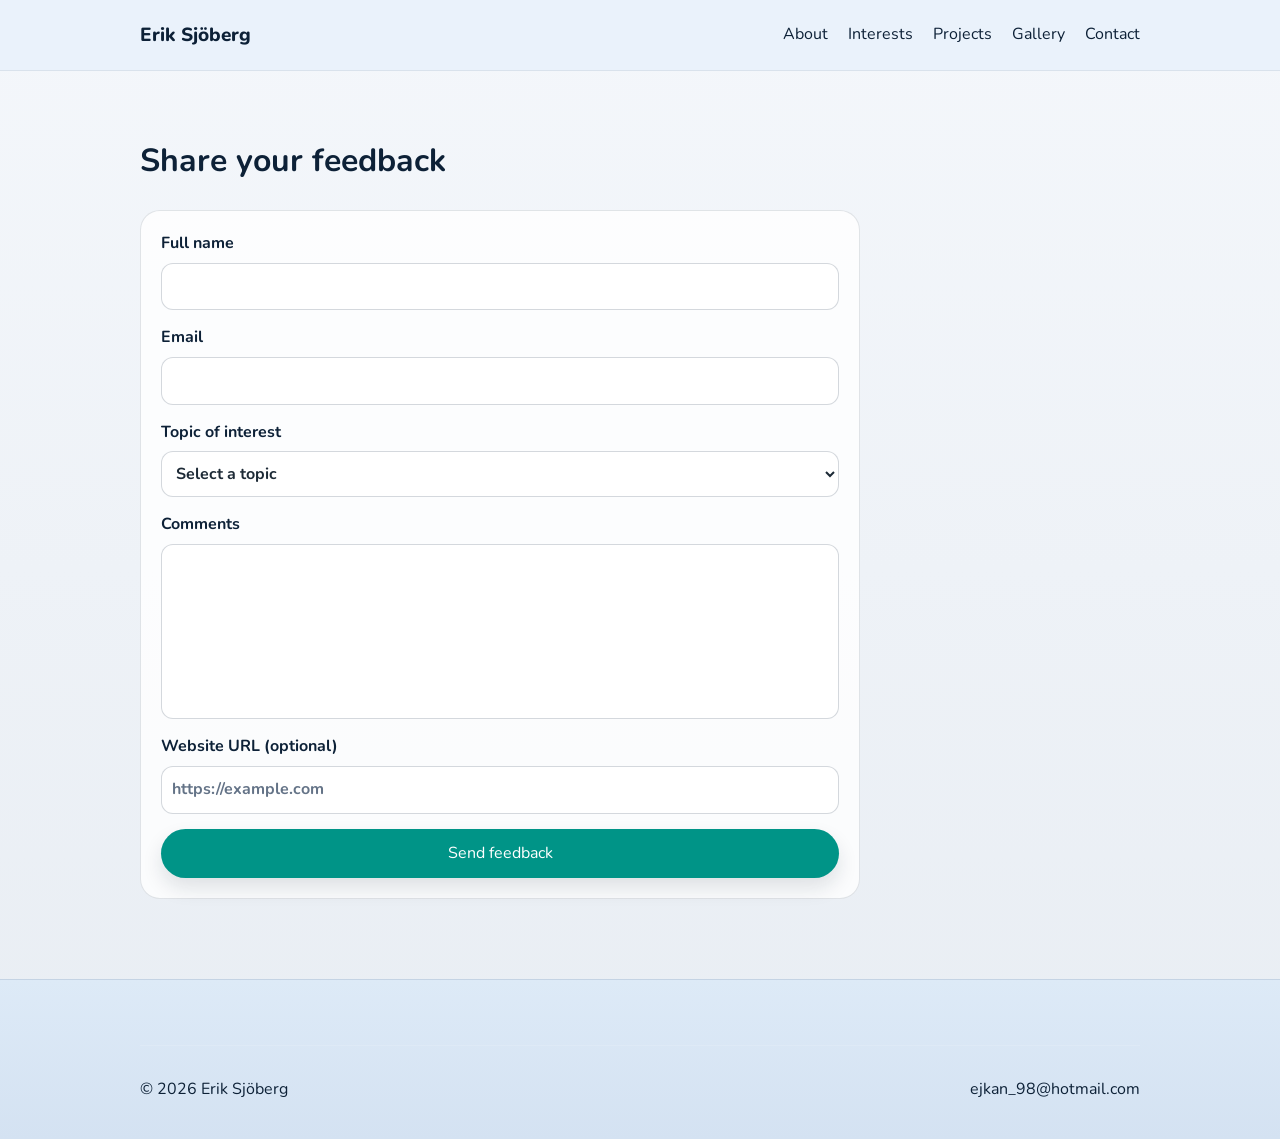
==== feedback.html @ 965fc1f9 "Added feedback.html and the form structure for the feedback" ====
<!DOCTYPE html>
<html lang="en">
  <head>

    <meta charset="UTF-8" />
    <meta name="viewport" content="width=device-width, initial-scale=1.0" />

    <title>Feedback | Erik Sjöberg Portfolio</title>

    <meta name="description" content="Send feedback about Erik Sjöberg's portfolio." />
    <link rel="preconnect" href="https://fonts.googleapis.com" />
    <link rel="preconnect" href="https://fonts.gstatic.com" crossorigin />
    <link href="https://fonts.googleapis.com/css2?family=Nunito:wght@400;600;700;800&display=swap" rel="stylesheet" />
    <link rel="stylesheet" href="style.css" />

  </head>

  <body id="top">
    <header class="site-header">
      <nav class="nav container" aria-label="Main navigation">
        <a href="index.html#top" class="profile-name">Erik Sjöberg</a>
        <div class="nav-links">
          <a href="index.html#top">About</a>
          <a href="index.html#interests">Interests</a>
          <a href="index.html#projects">Projects</a>
          <a href="gallery.html">Gallery</a>
          <a href="index.html#contact">Contact</a>
        </div>
      </nav>
    </header>

    <main class="feedback-page container">

      <h1>Share your feedback</h1>

      <form class="contact-form feedback-form">

        <label for="full-name">
          Full name
          <input id="full-name" type="text" name="name" autocomplete="name" required />
        </label>

        <label for="email">
          Email
          <input id="email" type="email" name="email" autocomplete="email" required />
        </label>

        <label for="topic">
          Topic of interest
          <select id="topic" name="topic" required>
            <option value="" selected disabled>Select a topic</option>
            <option value="design">Design and layout</option>
            <option value="content">Content and writing</option>
            <option value="projects">Projects</option>
            <option value="accessibility">Accessibility</option>
            <option value="other">Other</option>
          </select>
        </label>

        <label for="comments">
          Comments
          <textarea id="comments" name="comments" rows="6" required></textarea>
        </label>

        <label for="website">
          Website URL (optional)
          <input id="website" type="url" name="website" placeholder="https://example.com" />
        </label>

        <button type="button" class="button">Send feedback</button>

      </form>

    </main>

    <footer class="site-footer">

      <div class="container footer-bottom">
        <p>© 2026 Erik Sjöberg</p>
        <div class="footer-links">
          <a href="mailto:ejkan_98@hotmail.com">ejkan_98@hotmail.com</a>
        </div>
      </div>

    </footer>

  </body>

</html>
---- style.css ----
:root {
  --bg: #f4f7fb;
  --bg-soft: #e8edf3;
  --white: #ffffff;
  --navy: #122b43;
  --navy-dark: #0d2137;
  --navy-light: #1f3c5a;
  --header: #eaf2fb;
  --footer: #ddeaf7;
  --gold: #d9c0a0;
  --gold-light: #f0e0c7;
  --seed: #00A896;
  --seed-dark: #009487;
  --text: #1d2a36;
  --muted: #526575;
  --border: #dfe6ee;
  --panel: #ffffff;

}

html {
  scroll-behavior: smooth;
  scroll-padding-top: 90px;
}

* {
  box-sizing: border-box;
}

body {
  margin: 0;
  min-height: 100vh;
  display: flex;
  flex-direction: column;
  font-family: "Nunito", Arial, sans-serif;
  background: linear-gradient(180deg, var(--bg) 0%, var(--bg-soft) 100%);
  color: var(--text);
  line-height: 1.6;
}

a {
  color: var(--text);
  text-decoration: none;
}

button,
input,
textarea,
select {
  font: inherit;
}

img {
  max-width: 100%;
  display: block;
  border-radius: 18px;
}

.section {
  padding: 60px 0;
  margin-bottom: 40px;
  margin-top: 10px;
}

.container {
  width: 90%;
  max-width: 1000px;
  margin: 0 auto;
}

.site-header {
  background: rgba(234, 242, 251, 0.96);
  border-bottom: 1px solid rgba(18, 43, 67, 0.08);
  position: sticky;
  top: 0;
  z-index: 10;
  backdrop-filter: blur(6px);
}

.nav {
  display: flex;
  justify-content: space-between;
  align-items: center;
  min-height: 70px;
}

.profile-name {
  font-weight: 800;
  font-size: 19px;
  color: var(--navy-dark);
}

.nav-links {
  display: flex;
  gap: 20px;
  flex-wrap: wrap;
}

.nav-links a,
.footer-links a {
  color: var(--navy-dark);
  transition: color 0.2s ease, transform 0.2s ease;
}

.nav-links a:hover,
.nav-links a:focus,
.footer-links a:hover,
.footer-links a:focus {
  text-decoration: none;
  color: var(--seed);
  outline: none;
  transform: translateY(-1px);
}

.intro {
  display: grid;
  grid-template-columns: 1.2fr 0.8fr;
  gap: 30px;
  align-items: center;
  padding: 40px 0;
  margin-top: 18px;
}

.intro-text h1,
.section h2,
.site-footer h2 {
  margin-top: 0;
  margin-bottom: 20px;
  line-height: 1.2;
  color: var(--navy-dark);
}

.intro-text h1 {
  font-size: clamp(32px, 4vw, 52px);
}

.intro-text p {
  margin: 0;
  color: var(--muted);
}

.button {
  display: inline-block;
  background: var(--seed-dark);
  color: var(--white);
  padding: 12px 18px;
  border-radius: 1000px;
  border: none;
  transition: background-color 0.2s ease, box-shadow 0.2s ease;
  box-shadow: 0 10px 20px rgba(18, 32, 52, 0.12);
}

.button:hover,
.button:focus {
  background: var(--seed);
  outline: none;
  cursor: pointer;
}

.intro-image {
  display: flex;
  justify-content: center;
  align-items: center;
}

.intro-image img {
  width: 100%;
  max-width: 340px;
  height: 420px;
  object-fit: cover;
  object-position: center;
  border: 1px solid var(--border);
  border-radius: 22px;
  box-shadow: 0 12px 25px rgba(18, 32, 52, 0.12);
}

.about-grid,
.project-grid {
  display: grid;
  grid-template-columns: repeat(3, minmax(0, 1fr));
  gap: 20px;
}

article,
.card,
.contact-form {
  background: var(--panel);
  border: 1px solid var(--border);
  border-radius: 20px;
  padding: 20px;
  transition: none;
  color: var(--text);
}

article:hover,
.card:hover {
  transform: none;
  box-shadow: none;
}

.alt-section {
  background: linear-gradient(180deg, #edf3f9 0%, #e5ecf4 100%);
  border-top: 1px solid var(--border);
  border-bottom: 1px solid var(--border);
}

.site-footer {
  background: linear-gradient(180deg, var(--footer) 0%, #d4e2f2 100%);
  border-top: 1px solid rgba(18, 43, 67, 0.08);
  padding: 40px 0 20px;
  color: var(--navy-dark);
}

.site-footer h2,
.site-footer p,
.site-footer a {
  color: var(--navy-dark);
}

.footer-wrap {
  display: grid;
  grid-template-columns: 0.8fr 1.2fr;
  gap: 25px;
  align-items: start;
}

.contact-form {
  display: grid;
  gap: 15px;
  background: rgba(255, 255, 255, 0.8);
  border: 1px solid rgba(18, 43, 67, 0.12);
}

.contact-form label {
  display: grid;
  gap: 6px;
  font-weight: 700;
  color: var(--navy-dark);
}

.contact-form input,
.contact-form select,
.contact-form textarea {
  width: 100%;
  border: 1px solid rgba(18, 43, 67, 0.18);
  border-radius: 12px;
  padding: 10px;
  background: #ffffff;
  color: var(--text);
  resize: none;
  overflow: auto;
}

.contact-form input::placeholder,
.contact-form textarea::placeholder {
  color: #647387;
}

.contact-form input:focus,
.contact-form select:focus,
.contact-form textarea:focus {
  border-color: var(--navy-light);
  outline: none;
  box-shadow: 0 0 0 3px rgba(31, 60, 90, 0.12);
}

.gallery-grid {
  display: grid;
  grid-template-columns: repeat(2, minmax(0, 1fr));
  gap: 24px;
}

.gallery-item {
  background: rgba(255, 255, 255, 0);
  border: none;
  overflow: hidden;
}

.gallery-item img {
  width: 100%;
  height: 320px;
  object-fit: cover;
}

.gallery-item figcaption {
  padding: 16px 18px 19px;
  color: var(--muted);
}

.gallery-page {
  flex: 1;
  padding: 64px 0 80px;
}

.feedback-page {
  flex: 1;
  padding: 64px 0 80px;
}

.feedback-page h1 {
  margin: 0 0 10px;
  color: var(--navy-dark);
}

.feedback-form {
  max-width: 720px;
  margin-top: 24px;
}

.footer-bottom {
  margin-top: 25px;
  padding-top: 15px;
  border-top: 1px solid rgba(255, 255, 255, 0.12);
  display: flex;
  justify-content: space-between;
  align-items: center;
  gap: 20px;
  flex-wrap: wrap;
}

.footer-links {
  display: flex;
  align-items: center;
  gap: 15px;
  flex-wrap: wrap;
}

@media (max-width: 760px) {
  .nav,
  .intro,
  .about-grid,
  .project-grid,
  .footer-wrap {
    grid-template-columns: 1fr;
    display: grid;
  }

  .nav {
    justify-content: center;
    padding: 15px 0;
  }

  .nav-links {
    justify-content: center;
  }

  .gallery-grid {
    grid-template-columns: 1fr;
  }

  .intro-image img {
    height: 300px;
  }
}
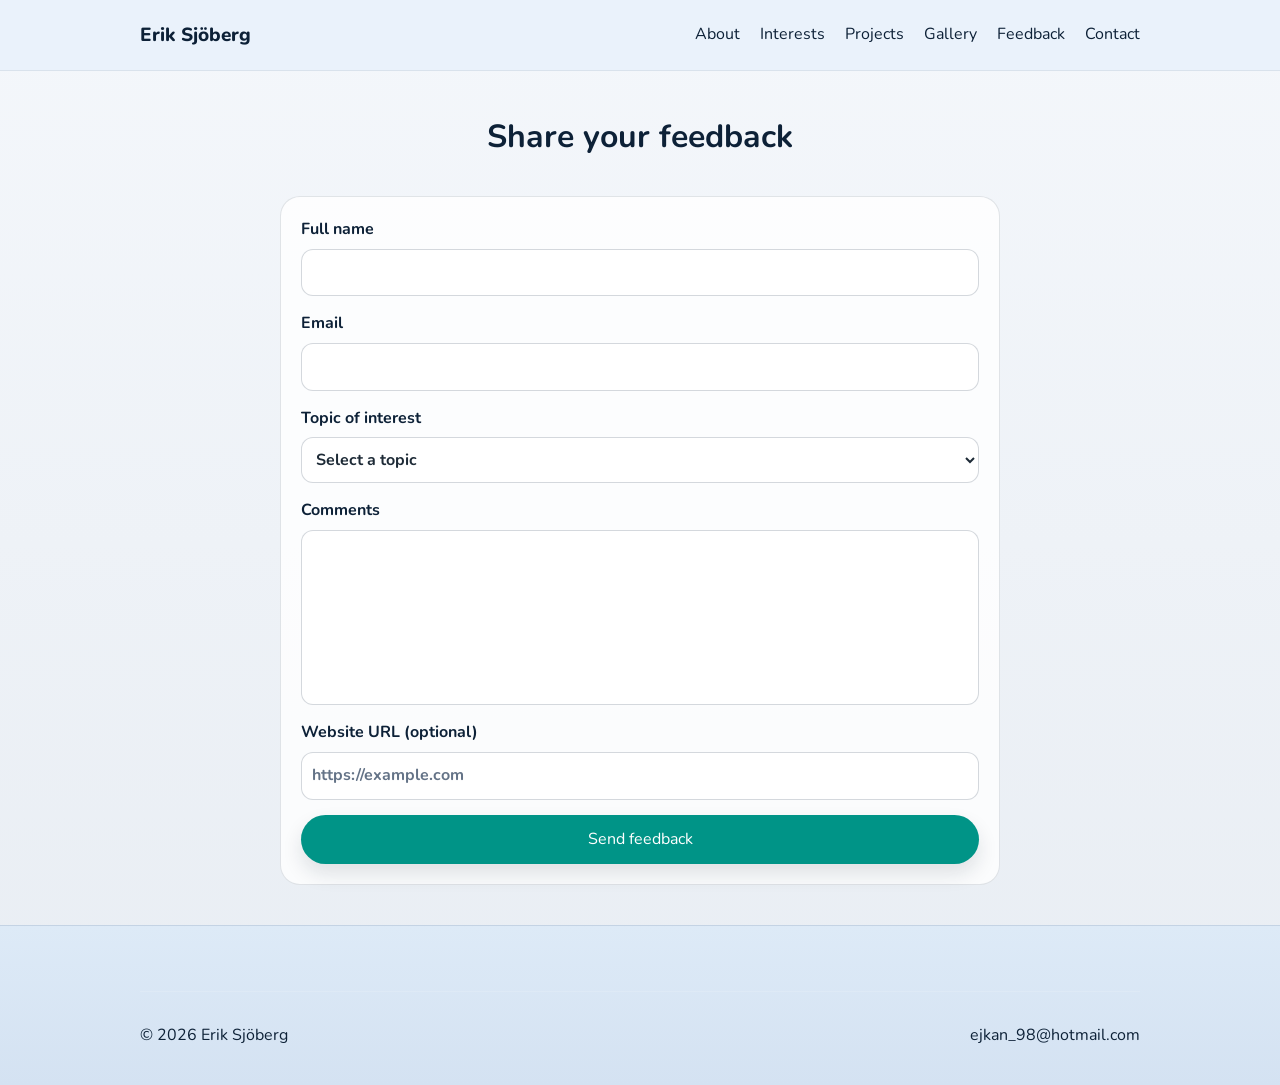
==== commit e25f0171: "Centered form and added nav bar for feedback" ====
--- a/feedback.html
+++ b/feedback.html
@@ -24,6 +24,7 @@
           <a href="index.html#interests">Interests</a>
           <a href="index.html#projects">Projects</a>
           <a href="gallery.html">Gallery</a>
+          <a href="feedback.html" aria-current="page">Feedback</a>
           <a href="index.html#contact">Contact</a>
         </div>
       </nav>
--- a/style.css
+++ b/style.css
@@ -294,15 +294,22 @@
 
 .feedback-page {
   flex: 1;
-  padding: 64px 0 80px;
+  display: flex;
+  flex-direction: column;
+  justify-content: center;
+  align-items: center;
+  padding: 40px 0;
 }
 
 .feedback-page h1 {
+  width: 100%;
   margin: 0 0 10px;
   color: var(--navy-dark);
+  text-align: center;
 }
 
 .feedback-form {
+  width: 100%;
   max-width: 720px;
   margin-top: 24px;
 }
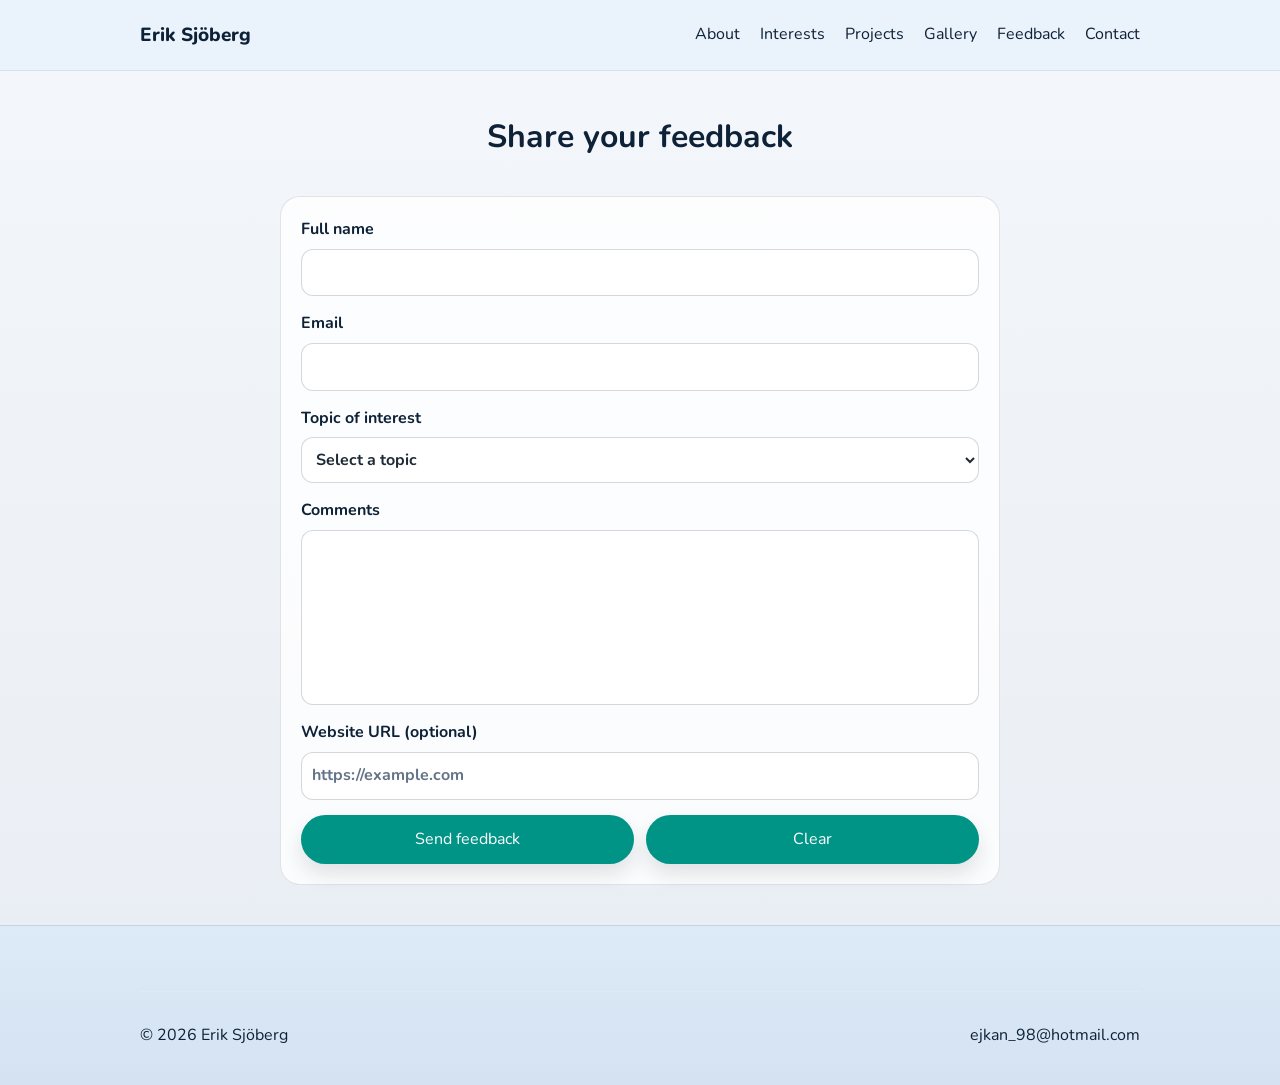
==== commit 2bde0525: "added clear button, centered buttons and store form elements in js" ====
--- a/feedback.html
+++ b/feedback.html
@@ -12,6 +12,7 @@
     <link rel="preconnect" href="https://fonts.gstatic.com" crossorigin />
     <link href="https://fonts.googleapis.com/css2?family=Nunito:wght@400;600;700;800&display=swap" rel="stylesheet" />
     <link rel="stylesheet" href="style.css" />
+    <script src="feedback.js" defer></script>
 
   </head>
 
@@ -68,7 +69,10 @@
           <input id="website" type="url" name="website" placeholder="https://example.com" />
         </label>
 
-        <button type="button" class="button">Send feedback</button>
+        <div class="feedback-actions">
+          <button id="send-feedback" type="button" class="button">Send feedback</button>
+          <button id="clear-feedback" type="reset" class="button">Clear</button>
+        </div>
 
       </form>
 
--- a/style.css
+++ b/style.css
@@ -314,6 +314,12 @@
   margin-top: 24px;
 }
 
+.feedback-actions {
+  display: grid;
+  grid-template-columns: repeat(2, minmax(0, 1fr));
+  gap: 12px;
+}
+
 .footer-bottom {
   margin-top: 25px;
   padding-top: 15px;
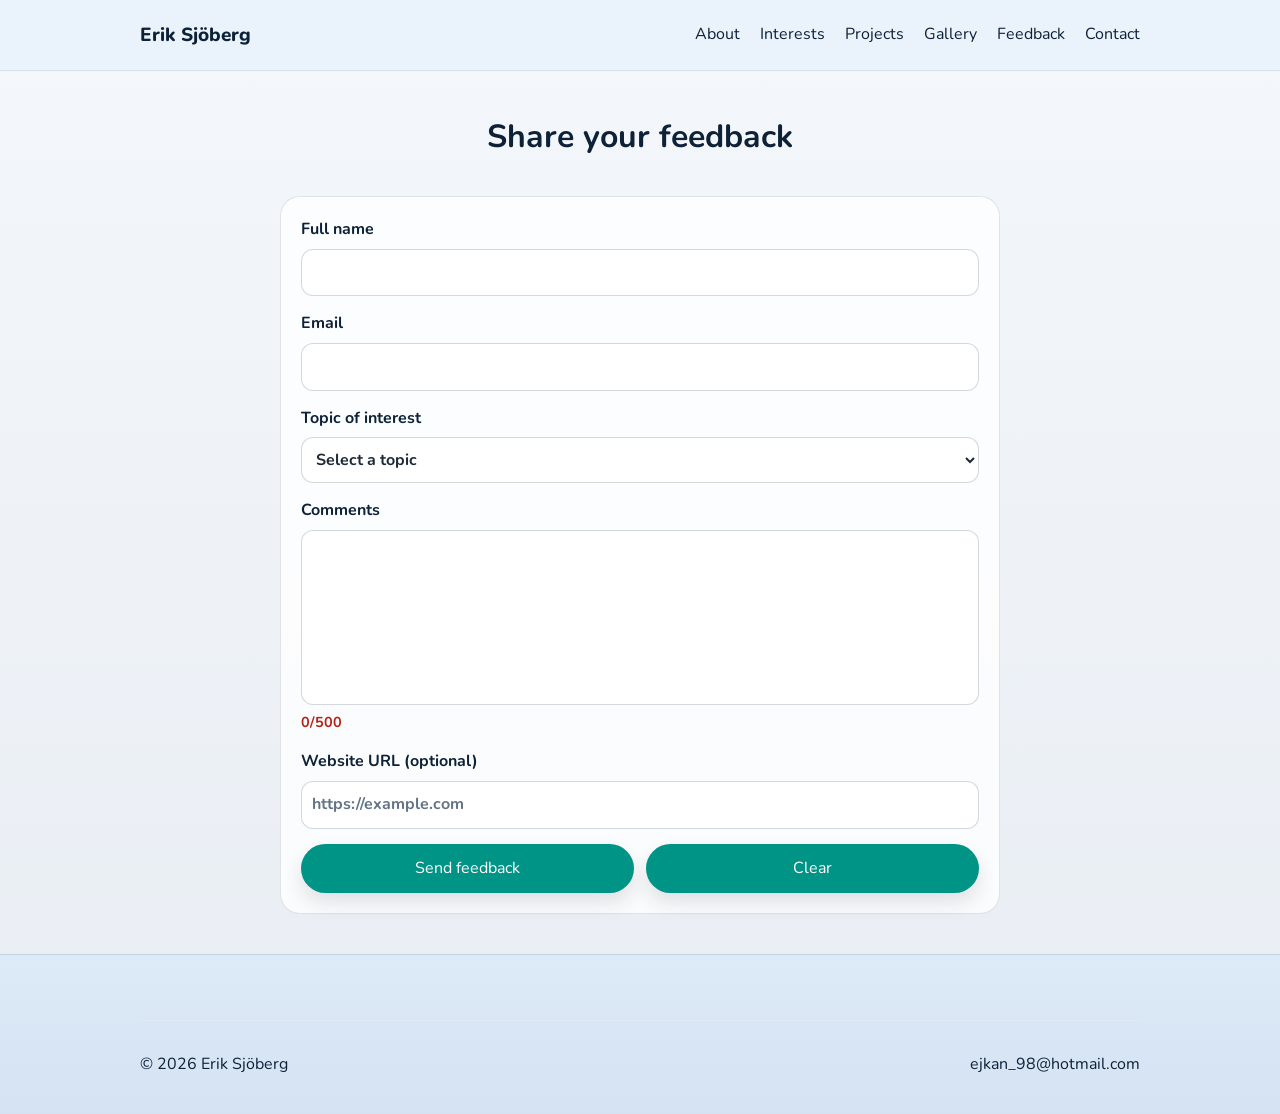
==== commit 9b6599f8: "character count and validation/error handling" ====
--- a/feedback.html
+++ b/feedback.html
@@ -39,17 +39,19 @@
 
         <label for="full-name">
           Full name
-          <input id="full-name" type="text" name="name" autocomplete="name" required />
+          <input id="full-name" type="text" name="name" autocomplete="name" aria-describedby="full-name-error" required />
+          <span id="full-name-error" class="field-error" aria-live="polite" hidden></span>
         </label>
 
         <label for="email">
           Email
-          <input id="email" type="email" name="email" autocomplete="email" required />
+          <input id="email" type="email" name="email" autocomplete="email" aria-describedby="email-error" required />
+          <span id="email-error" class="field-error" aria-live="polite" hidden></span>
         </label>
 
         <label for="topic">
           Topic of interest
-          <select id="topic" name="topic" required>
+          <select id="topic" name="topic" aria-describedby="topic-error" required>
             <option value="" selected disabled>Select a topic</option>
             <option value="design">Design and layout</option>
             <option value="content">Content and writing</option>
@@ -57,16 +59,20 @@
             <option value="accessibility">Accessibility</option>
             <option value="other">Other</option>
           </select>
+          <span id="topic-error" class="field-error" aria-live="polite" hidden></span>
         </label>
 
         <label for="comments">
           Comments
-          <textarea id="comments" name="comments" rows="6" required></textarea>
+          <textarea id="comments" name="comments" rows="6" maxlength="500" aria-describedby="comments-count comments-error" required></textarea>
+          <span id="comments-count" class="comment-count is-too-short" aria-label="0 of 500 characters; minimum 15 characters" aria-live="polite">0/500</span>
+          <span id="comments-error" class="field-error" aria-live="polite" hidden></span>
         </label>
 
         <label for="website">
           Website URL (optional)
-          <input id="website" type="url" name="website" placeholder="https://example.com" />
+          <input id="website" type="url" name="website" placeholder="https://example.com" aria-describedby="website-error" />
+          <span id="website-error" class="field-error" aria-live="polite" hidden></span>
         </label>
 
         <div class="feedback-actions">
--- a/style.css
+++ b/style.css
@@ -15,7 +15,8 @@
   --muted: #526575;
   --border: #dfe6ee;
   --panel: #ffffff;
-
+  --error: #b42318;
+  --success: #198754;
 }
 
 html {
@@ -236,6 +237,25 @@
   gap: 6px;
   font-weight: 700;
   color: var(--navy-dark);
+}
+
+.field-error {
+  color: var(--error);
+  font-size: 0.9rem;
+  font-weight: 600;
+}
+
+.comment-count {
+  font-size: 0.9rem;
+  font-weight: 700;
+}
+
+.comment-count.is-too-short {
+  color: var(--error);
+}
+
+.comment-count.is-valid {
+  color: var(--success);
 }
 
 .contact-form input,
@@ -264,6 +284,35 @@
   box-shadow: 0 0 0 3px rgba(31, 60, 90, 0.12);
 }
 
+.contact-form input[aria-invalid="true"],
+.contact-form select[aria-invalid="true"],
+.contact-form textarea[aria-invalid="true"] {
+  border-color: var(--error);
+}
+
+.contact-form input[aria-invalid="false"],
+.contact-form select[aria-invalid="false"],
+.contact-form textarea[aria-invalid="false"] {
+  border-color: var(--success);
+  background-image: url("data:image/svg+xml,%3Csvg xmlns='http://www.w3.org/2000/svg' viewBox='0 0 20 20'%3E%3Cpath d='m4 10 4 4 8-8' fill='none' stroke='%23198754' stroke-width='2' stroke-linecap='round' stroke-linejoin='round'/%3E%3C/svg%3E");
+  background-repeat: no-repeat;
+  background-size: 18px 18px;
+  padding-right: 40px;
+}
+
+.contact-form select[aria-invalid="false"] {
+  background-position: right 34px center;
+  padding-right: 56px;
+}
+
+.contact-form input[aria-invalid="false"] {
+  background-position: right 12px center;
+}
+
+.contact-form textarea[aria-invalid="false"] {
+  background-position: right 12px top 12px;
+}
+
 .gallery-grid {
   display: grid;
   grid-template-columns: repeat(2, minmax(0, 1fr));
